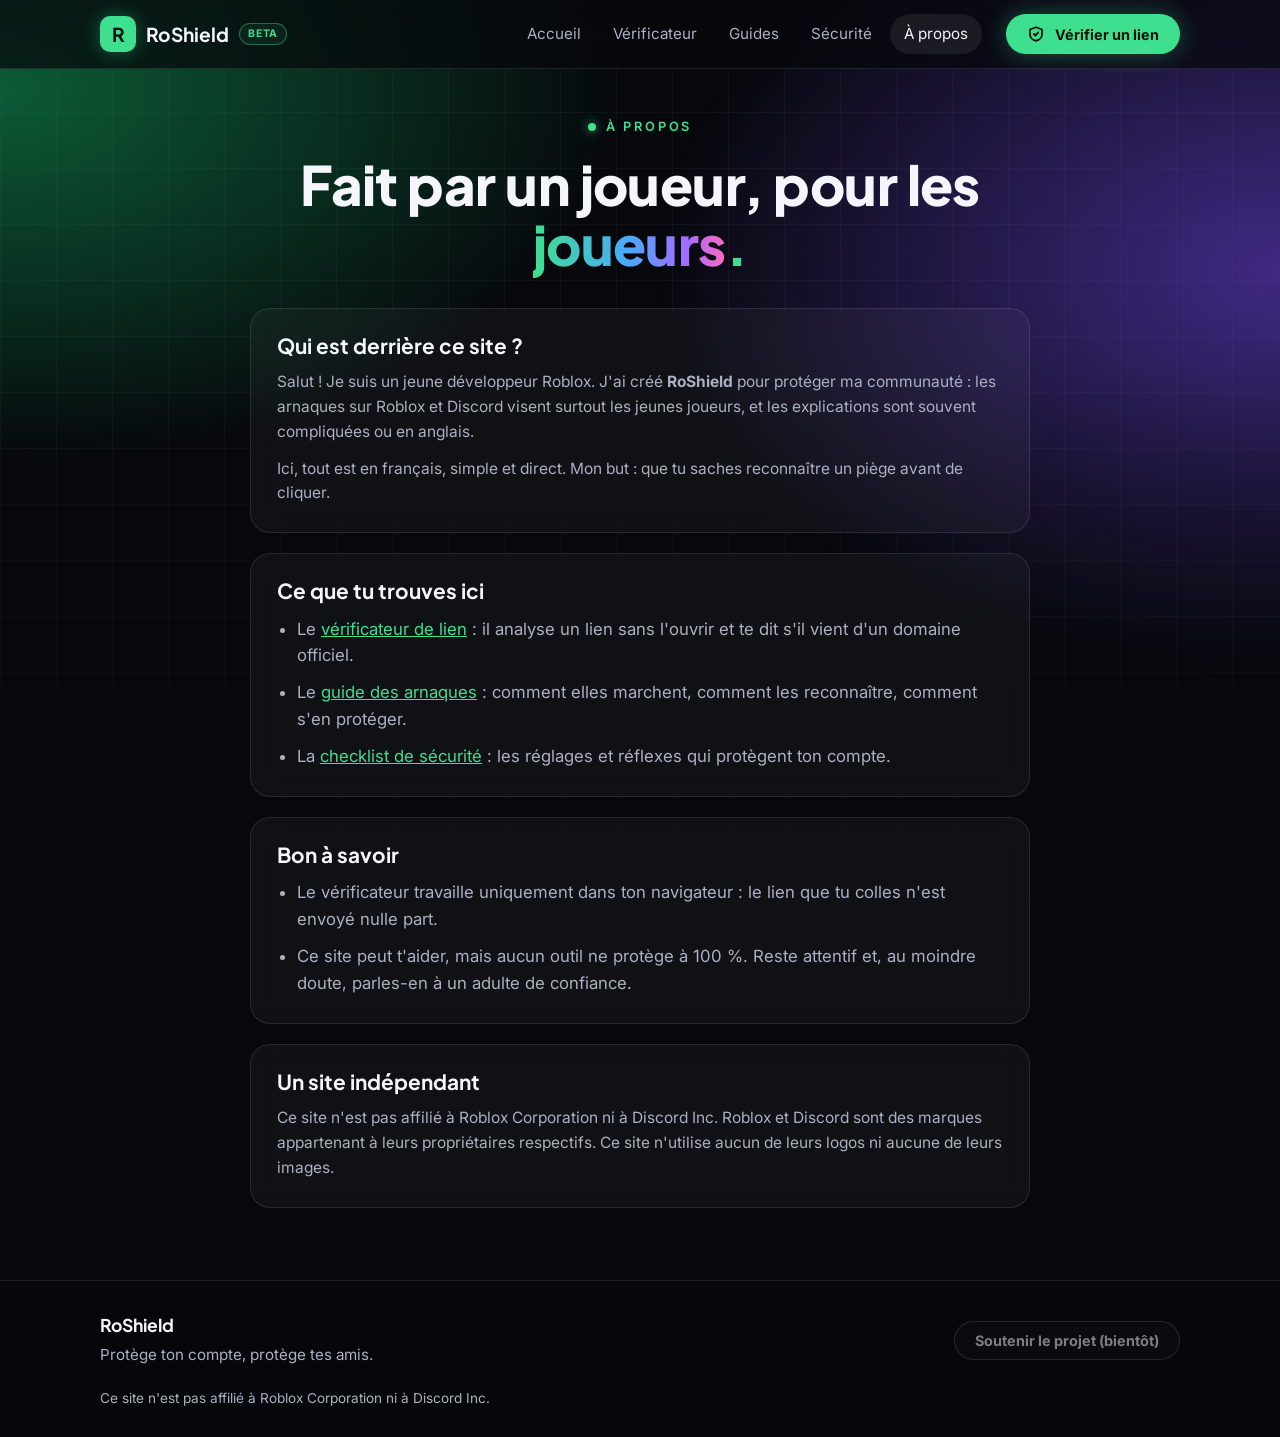
==== a-propos.html @ 80db3819 "Étape 3 : pages guides, sécurité et à propos - guides.html : guide des 7 arnaques (comment ça marche" ====
<!DOCTYPE html>
<html lang="fr">
<head>
  <meta charset="UTF-8">
  <meta name="viewport" content="width=device-width, initial-scale=1">
  <title>À propos</title>
  <meta name="description" content="Un jeune développeur Roblox a créé ce site pour protéger sa communauté contre les arnaques sur Roblox et Discord.">

  <link rel="preconnect" href="https://fonts.googleapis.com">
  <link rel="preconnect" href="https://fonts.gstatic.com" crossorigin>
  <link href="https://fonts.googleapis.com/css2?family=Inter:wght@400;500;600;700&family=Plus+Jakarta+Sans:wght@600;700;800&display=swap" rel="stylesheet">

  <link rel="stylesheet" href="css/style.css">
</head>
<body>

  <div id="entete"></div>

  <main class="conteneur page">

    <header class="page__tete">
      <p class="sur-titre">À propos</p>
      <h1 class="page__titre">Fait par un joueur, pour les <span class="texte-degrade">joueurs</span><span class="point-couleur">.</span></h1>
    </header>

    <!-- ====================================================
         À PERSONNALISER : tu peux modifier tous les textes
         de cette page (présentation, âge, pseudo, contact...).
         ==================================================== -->

    <section class="carte conseil">
      <h2>Qui est derrière ce site ?</h2>
      <p>
        Salut ! Je suis un jeune développeur Roblox. J'ai créé <strong><span data-nom></span></strong>
        pour protéger ma communauté : les arnaques sur Roblox et Discord visent surtout les jeunes joueurs,
        et les explications sont souvent compliquées ou en anglais.
      </p>
      <p>
        Ici, tout est en français, simple et direct. Mon but : que tu saches reconnaître un piège
        avant de cliquer.
      </p>
    </section>

    <section class="carte conseil">
      <h2>Ce que tu trouves ici</h2>
      <ul>
        <li>Le <a href="verificateur.html">vérificateur de lien</a> : il analyse un lien sans l'ouvrir et te dit s'il vient d'un domaine officiel.</li>
        <li>Le <a href="guides.html">guide des arnaques</a> : comment elles marchent, comment les reconnaître, comment s'en protéger.</li>
        <li>La <a href="securite.html">checklist de sécurité</a> : les réglages et réflexes qui protègent ton compte.</li>
      </ul>
    </section>

    <section class="carte conseil">
      <h2>Bon à savoir</h2>
      <ul>
        <li>Le vérificateur travaille uniquement dans ton navigateur : le lien que tu colles n'est envoyé nulle part.</li>
        <li>Ce site peut t'aider, mais aucun outil ne protège à 100 %. Reste attentif et, au moindre doute, parles-en à un adulte de confiance.</li>
      </ul>
    </section>

    <!-- Mention d'indépendance (aussi rappelée dans le pied de page) -->
    <section class="carte conseil">
      <h2>Un site indépendant</h2>
      <p>
        Ce site n'est pas affilié à Roblox Corporation ni à Discord Inc. Roblox et Discord sont des marques
        appartenant à leurs propriétaires respectifs. Ce site n'utilise aucun de leurs logos ni aucune de leurs images.
      </p>
    </section>

  </main>

  <div id="pied"></div>

  <script src="js/config.js"></script>
  <script src="js/commun.js"></script>
</body>
</html>
---- css/style.css ----
/* ==========================================================
   style.css : le style de tout le site.

   1. Variables (couleurs, tailles) : modifie-les ici !
   2. Base
   3. Fond (halos + grille)
   4. Menu du haut
   5. Boutons
   6. Accueil (hero)
   7. Cartes
   8. Pied de page
   9. Téléphone (responsive)
   ========================================================== */

/* ---------- 1. VARIABLES ---------- */
:root {
  /* Couleurs principales */
  --fond: #07080c;                    /* presque noir */
  --texte: #f4f6fb;                   /* blanc cassé */
  --texte-doux: #aab1c2;              /* gris clair */
  --vert: #3ee08f;                    /* vert vif (boutons, accents) */
  --vert-halo: rgba(62, 224, 143, 0.35);
  --bleu: #4aa8ff;
  --violet: #a46bff;
  --rose: #ff6bc1;

  /* Danger / alerte (pour le vérificateur) */
  --orange: #ffb547;
  --rouge: #ff5d6c;

  /* Cartes en "verre" */
  --carte-fond: rgba(255, 255, 255, 0.04);
  --carte-bordure: rgba(255, 255, 255, 0.10);

  /* Halos de fond */
  --halo-vert: rgba(16, 160, 90, 0.55);
  --halo-violet: rgba(110, 70, 230, 0.55);

  /* Dégradé du mot en couleur dans le titre */
  --degrade: linear-gradient(90deg, var(--vert), var(--bleu) 50%, var(--violet) 80%, var(--rose));

  /* Typographie */
  --police-titre: "Plus Jakarta Sans", system-ui, sans-serif;
  --police-texte: "Inter", system-ui, sans-serif;

  /* Formes */
  --rayon-carte: 20px;
  --rayon-pilule: 999px;
  --largeur-max: 1120px;
}

/* ---------- 2. BASE ---------- */
*, *::before, *::after { box-sizing: border-box; }

html { scroll-behavior: smooth; }

body {
  margin: 0;
  min-height: 100vh;
  display: flex;
  flex-direction: column;
  background: var(--fond);
  color: var(--texte);
  font-family: var(--police-texte);
  font-size: 1.05rem;
  line-height: 1.6;
  -webkit-font-smoothing: antialiased;
}

main { flex: 1; }

h1, h2, h3 {
  font-family: var(--police-titre);
  line-height: 1.1;
  margin: 0 0 0.6em;
}

p { margin: 0 0 1em; }

a { color: var(--vert); }

img, svg { max-width: 100%; }

/* Conteneur centré avec marges latérales (16px minimum sur téléphone) */
.conteneur {
  width: 100%;
  max-width: var(--largeur-max);
  margin: 0 auto;
  padding: 0 20px;
}

/* Contour visible au clavier (accessibilité) */
:focus-visible {
  outline: 2px solid var(--vert);
  outline-offset: 3px;
}

/* ---------- 3. FOND : halos flous + grille ---------- */
body::before {
  content: "";
  position: fixed;
  inset: 0;
  z-index: -1;
  pointer-events: none;
  background:
    radial-gradient(ellipse 70% 60% at 0% 10%, var(--halo-vert), transparent 70%),
    radial-gradient(ellipse 70% 65% at 100% 30%, var(--halo-violet), transparent 70%),
    /* grille très discrète */
    linear-gradient(rgba(255, 255, 255, 0.035) 1px, transparent 1px) 0 0 / 56px 56px,
    linear-gradient(90deg, rgba(255, 255, 255, 0.035) 1px, transparent 1px) 0 0 / 56px 56px;
  /* La grille s'efface vers le bas */
  -webkit-mask-image: linear-gradient(#000 40%, rgba(0, 0, 0, 0.35));
          mask-image: linear-gradient(#000 40%, rgba(0, 0, 0, 0.35));
}

/* ---------- 4. MENU DU HAUT ---------- */
/* Le conteneur lui-même doit être "sticky" : un élément collant ne peut
   pas sortir de son parent, donc on colle le parent (#entete). */
#entete {
  position: sticky;
  top: 0;
  z-index: 50;
}

.entete {
  position: relative;   /* repère pour le menu déroulant du téléphone */
  background: rgba(7, 8, 12, 0.7);
  -webkit-backdrop-filter: blur(14px);
          backdrop-filter: blur(14px);
  border-bottom: 1px solid var(--carte-bordure);
}

.entete__barre {
  display: flex;
  align-items: center;
  gap: 24px;
  min-height: 68px;
}

.logo {
  display: flex;
  align-items: center;
  gap: 10px;
  text-decoration: none;
  color: var(--texte);
}

.logo__carre {
  display: grid;
  place-items: center;
  width: 36px;
  height: 36px;
  border-radius: 10px;
  background: var(--vert);
  color: #04120a;
  font: 700 1.2rem var(--police-titre);
  box-shadow: 0 0 18px var(--vert-halo);
}

.logo__nom {
  font: 700 1.2rem var(--police-titre);
}

.badge-mini {
  font-size: 0.65rem;
  font-weight: 700;
  letter-spacing: 0.08em;
  padding: 2px 8px;
  border-radius: var(--rayon-pilule);
  color: var(--vert);
  border: 1px solid rgba(62, 224, 143, 0.4);
  background: rgba(62, 224, 143, 0.08);
}

.nav {
  display: flex;
  gap: 4px;
  margin-left: auto;   /* pousse les liens vers la droite */
}

.nav__lien {
  padding: 8px 14px;
  border-radius: var(--rayon-pilule);
  color: var(--texte-doux);
  text-decoration: none;
  font-size: 0.95rem;
  transition: color 0.2s, background 0.2s;
}

.nav__lien:hover,
.nav__lien.actif {
  color: var(--texte);
  background: rgba(255, 255, 255, 0.07);
}

/* Bouton "burger" : caché sur grand écran */
.burger {
  display: none;
  margin-left: auto;
  width: 44px;
  height: 44px;
  padding: 0;
  border-radius: 12px;
  border: 1px solid var(--carte-bordure);
  background: var(--carte-fond);
  cursor: pointer;
  flex-direction: column;
  justify-content: center;
  align-items: center;
  gap: 5px;
}

.burger span {
  display: block;
  width: 20px;
  height: 2px;
  background: var(--texte);
  border-radius: 2px;
}

/* ---------- 5. BOUTONS ---------- */
.bouton {
  display: inline-flex;
  align-items: center;
  justify-content: center;
  gap: 10px;
  padding: 15px 28px;
  border-radius: var(--rayon-pilule);   /* forme pilule */
  font: 700 1rem var(--police-texte);
  text-decoration: none;
  cursor: pointer;
  border: 1px solid transparent;
  transition: transform 0.2s, box-shadow 0.2s, background 0.2s;
}

.bouton--principal {
  background: var(--vert);
  color: #04120a;                       /* texte noir */
  box-shadow: 0 0 24px var(--vert-halo);
}

.bouton--principal:hover {
  transform: translateY(-2px);
  box-shadow: 0 0 36px var(--vert-halo), 0 6px 20px rgba(62, 224, 143, 0.25);
}

.bouton--secondaire {
  background: rgba(255, 255, 255, 0.04);
  border-color: rgba(255, 255, 255, 0.22);
  color: var(--texte);
}

.bouton--secondaire:hover {
  transform: translateY(-2px);
  background: rgba(255, 255, 255, 0.09);
}

.bouton--petit { padding: 10px 20px; font-size: 0.9rem; }

.bouton.desactive {
  opacity: 0.5;
  cursor: not-allowed;
  pointer-events: none;
}

/* ---------- 6. ACCUEIL (hero) ---------- */
.hero {
  /* 20px de marge sur les côtés (sinon le texte touche les bords du téléphone).
     max-width + 40px : le contenu garde sa largeur de 1120px sur PC. */
  max-width: calc(var(--largeur-max) + 40px);
  padding: 72px 20px 56px;
  text-align: center;
}

/* Badge "nouveauté" en pilule */
.badge-nouveau {
  display: flex;
  width: fit-content;
  margin-left: auto;
  margin-right: auto;
  align-items: center;
  gap: 10px;
  padding: 6px 8px 6px 6px;
  margin-bottom: 28px;
  border-radius: var(--rayon-pilule);
  border: 1px solid var(--carte-bordure);
  background: rgba(15, 18, 26, 0.7);
  color: var(--texte);
  font-size: 0.9rem;
  text-decoration: none;
  transition: border-color 0.2s;
}

.badge-nouveau:hover { border-color: rgba(62, 224, 143, 0.5); }

.badge-nouveau__label {
  padding: 3px 10px;
  border-radius: var(--rayon-pilule);
  background: rgba(62, 224, 143, 0.15);
  color: var(--vert);
  font-size: 0.7rem;
  font-weight: 700;
  letter-spacing: 0.1em;
}

.badge-nouveau__fleche { color: var(--texte-doux); padding-right: 6px; }

/* "● PROTECTION ROBLOX & DISCORD" */
.sur-titre {
  display: flex;                /* sur sa propre ligne, sous le badge */
  justify-content: center;
  align-items: center;
  gap: 10px;
  margin: 0 0 18px;
  color: var(--vert);
  font-size: 0.8rem;
  font-weight: 600;
  letter-spacing: 0.22em;
  text-transform: uppercase;
}

.sur-titre::before {
  content: "";
  width: 8px;
  height: 8px;
  border-radius: 50%;
  background: var(--vert);
  box-shadow: 0 0 10px 2px var(--vert-halo);
}

.hero__titre {
  font-size: clamp(2.6rem, 9vw, 5.6rem);   /* énorme, mais s'adapte au téléphone */
  font-weight: 700;
  letter-spacing: -0.01em;   /* pas plus serré : sinon les lettres se touchent ("Ne") */
  margin: 0 auto 0.4em;
  max-width: 14ch;
}

/* Mot en dégradé */
.texte-degrade {
  background: var(--degrade);
  -webkit-background-clip: text;
          background-clip: text;
  -webkit-text-fill-color: transparent;
          color: transparent;
}

/* Le point coloré après le mot */
.point-couleur { color: var(--vert); }

.hero__intro {
  max-width: 600px;
  margin: 0 auto 36px;
  color: var(--texte-doux);
  font-size: 1.15rem;
}

.hero__boutons {
  display: flex;
  flex-wrap: wrap;
  justify-content: center;
  gap: 14px;
}

/* ---------- 7. CARTES ---------- */
.section {
  max-width: calc(var(--largeur-max) + 40px);   /* voir .hero */
  padding: 40px 20px 72px;
}

.section__titre {
  text-align: center;
  font-size: clamp(1.7rem, 5vw, 2.4rem);
  margin-bottom: 0.4em;
}

.section__intro {
  text-align: center;
  color: var(--texte-doux);
  max-width: 560px;
  margin: 0 auto 36px;
}

.grille {
  display: grid;
  grid-template-columns: repeat(auto-fit, minmax(260px, 1fr));
  gap: 20px;
}

/* Effet "verre" : fond semi-transparent + flou de ce qui est derrière */
.carte {
  padding: 26px;
  border-radius: var(--rayon-carte);
  background: var(--carte-fond);
  border: 1px solid var(--carte-bordure);
  -webkit-backdrop-filter: blur(12px);
          backdrop-filter: blur(12px);
}

a.carte {
  display: block;
  color: inherit;
  text-decoration: none;
  transition: transform 0.2s, border-color 0.2s;
}

a.carte:hover {
  transform: translateY(-4px);
  border-color: rgba(62, 224, 143, 0.45);
}

.carte__icone {
  display: grid;
  place-items: center;
  width: 46px;
  height: 46px;
  margin-bottom: 16px;
  border-radius: 14px;
  background: rgba(62, 224, 143, 0.12);
  color: var(--vert);
}

.carte__icone svg { width: 24px; height: 24px; }

.carte h3 { font-size: 1.25rem; margin-bottom: 0.4em; }
.carte p  { color: var(--texte-doux); margin: 0; font-size: 0.97rem; }

/* ---------- 7b. PAGES INTÉRIEURES + VÉRIFICATEUR ---------- */
.page { padding-top: 48px; padding-bottom: 32px; max-width: 820px; }

.page__tete { text-align: center; margin-bottom: 32px; }
.page__titre { font-size: clamp(2rem, 7vw, 3.4rem); font-weight: 800; letter-spacing: -0.01em; }
.page__intro { max-width: 560px; margin: 0 auto; color: var(--texte-doux); }

.verif__label { display: block; margin-bottom: 10px; font-weight: 600; }
.verif__ligne { display: flex; gap: 12px; }

.verif__champ {
  flex: 1;
  min-width: 0;                 /* évite de déborder sur téléphone */
  padding: 15px 20px;
  border-radius: var(--rayon-pilule);
  border: 1px solid rgba(255, 255, 255, 0.22);
  background: rgba(0, 0, 0, 0.35);
  color: var(--texte);
  font: 500 1rem var(--police-texte);   /* 16px minimum : évite le zoom auto sur iPhone */
}
.verif__champ::placeholder { color: #6f7788; }
.verif__champ:focus { outline: none; border-color: var(--vert); box-shadow: 0 0 0 3px var(--vert-halo); }

#resultat { margin: 20px 0; }

.resultat {
  padding: 26px;
  border-radius: var(--rayon-carte);
  border: 1px solid var(--carte-bordure);
  background: var(--carte-fond);
  -webkit-backdrop-filter: blur(12px);
          backdrop-filter: blur(12px);
}
.resultat--vert   { border-color: rgba(62, 224, 143, 0.55); box-shadow: 0 0 30px rgba(62, 224, 143, 0.12); }
.resultat--orange { border-color: rgba(255, 181, 71, 0.55); box-shadow: 0 0 30px rgba(255, 181, 71, 0.12); }
.resultat--rouge  { border-color: rgba(255, 93, 108, 0.6);  box-shadow: 0 0 30px rgba(255, 93, 108, 0.14); }
.resultat--erreur { border-color: rgba(255, 93, 108, 0.45); }
.resultat__erreur { margin: 0; }

.resultat__titre { font-size: clamp(1.4rem, 5vw, 1.9rem); margin-bottom: 16px; }

/* Rond de couleur devant le titre (dessiné en CSS : identique sur tous les appareils).
   Tailles en "em" : il grandit et rétrécit avec le titre. */
.resultat__rond {
  display: inline-block;
  width: 1em;
  height: 1em;
  margin: 0 0.4em 0 0.1em;
  border-radius: 50%;
  vertical-align: -0.1em;
}
.resultat__rond--vert   { background: var(--vert);   box-shadow: 0 0 0.6em var(--vert); }
.resultat__rond--orange { background: var(--orange); box-shadow: 0 0 0.6em var(--orange); }
.resultat__rond--rouge  { background: var(--rouge);  box-shadow: 0 0 0.6em var(--rouge); }
.resultat--vert   .resultat__titre { color: var(--vert); }
.resultat--orange .resultat__titre { color: var(--orange); }
.resultat--rouge  .resultat__titre { color: var(--rouge); }

.domaine {
  padding: 16px 18px;
  margin-bottom: 18px;
  border-radius: 14px;
  background: rgba(0, 0, 0, 0.35);
  border: 1px solid var(--carte-bordure);
}
.domaine__label { margin: 0 0 4px; font-size: 0.8rem; letter-spacing: 0.12em; text-transform: uppercase; color: var(--texte-doux); }
.domaine__nom { margin: 0 0 8px; font: 700 clamp(1.3rem, 6vw, 2rem) var(--police-titre); overflow-wrap: anywhere; }
.domaine__sous { color: #6f7788; }          /* la partie qui ne compte pas : grisée */
.domaine__reel { color: var(--texte); }     /* le vrai domaine : en blanc */
.domaine__aide { margin: 0; font-size: 0.88rem; color: var(--texte-doux); }

.resultat__raisons { margin: 0; padding-left: 22px; }
.resultat__raisons li { margin-bottom: 10px; }

.apres-clic, .conseil { margin-top: 20px; }
.apres-clic h2, .conseil h2 { font-size: 1.3rem; }
.apres-clic ol { margin: 0; padding-left: 22px; color: var(--texte-doux); }
.apres-clic li { margin-bottom: 8px; }
.apres-clic strong { color: var(--texte); }
.conseil p { margin: 0; color: var(--texte-doux); }
.conseil p + p { margin-top: 12px; }
.conseil ul { margin: 0; padding-left: 20px; color: var(--texte-doux); }
.conseil li { margin-bottom: 10px; }
.conseil li:last-child { margin-bottom: 0; }
.conseil b { color: var(--texte); }
.mono-doux { color: #6f7788; }
code { font-family: ui-monospace, Consolas, monospace; font-size: 0.92em; overflow-wrap: anywhere; }

/* ---------- 7c. PAGE GUIDES ---------- */
/* Sommaire : petites pilules qui renvoient vers chaque arnaque */
.sommaire {
  display: flex;
  flex-wrap: wrap;
  justify-content: center;
  gap: 10px;
  margin-bottom: 36px;
}
.sommaire__lien {
  display: inline-flex;
  align-items: center;
  gap: 10px;
  padding: 8px 16px 8px 8px;
  border-radius: var(--rayon-pilule);
  border: 1px solid var(--carte-bordure);
  background: var(--carte-fond);
  color: var(--texte);
  font-size: 0.9rem;
  text-decoration: none;
  transition: border-color 0.2s, background 0.2s;
}
.sommaire__lien:hover { border-color: rgba(62, 224, 143, 0.5); background: rgba(255, 255, 255, 0.07); }
.sommaire__num {
  display: grid;
  place-items: center;
  min-width: 28px;
  height: 28px;
  border-radius: var(--rayon-pilule);
  background: rgba(62, 224, 143, 0.15);
  color: var(--vert);
  font: 700 0.75rem var(--police-titre);
}

.guides { display: grid; gap: 24px; }
.guide { scroll-margin-top: 90px; }   /* évite que le menu collant cache le titre */

.guide__tete { display: flex; gap: 16px; align-items: flex-start; margin-bottom: 22px; }
.guide__num {
  flex: none;
  display: grid;
  place-items: center;
  width: 46px;
  height: 46px;
  border-radius: 14px;
  background: rgba(62, 224, 143, 0.12);
  color: var(--vert);
  font: 800 1.05rem var(--police-titre);
}
.guide__titre { font-size: clamp(1.25rem, 4.5vw, 1.6rem); margin: 0 0 0.3em; }
.guide__resume { margin: 0; color: var(--texte-doux); font-size: 0.97rem; }

.guide__bloc { padding-top: 18px; margin-top: 18px; border-top: 1px solid var(--carte-bordure); }
.guide__bloc p, .guide__bloc ul { margin: 0; color: var(--texte-doux); font-size: 0.97rem; }
.guide__bloc ul { padding-left: 20px; }
.guide__bloc li { margin-bottom: 8px; }
.guide__bloc li:last-child { margin-bottom: 0; }

/* Petit titre de bloc, avec un rond de couleur dessiné en CSS */
.carte .guide__etiquette {   /* ".carte" devant : sinon la règle ".carte h3" gagne */
  display: flex;
  align-items: center;
  gap: 10px;
  margin: 0 0 12px;
  font: 700 0.8rem var(--police-texte);
  letter-spacing: 0.12em;
  text-transform: uppercase;
}
.guide__etiquette::before {
  content: "";
  width: 10px;
  height: 10px;
  border-radius: 50%;
}
.guide__bloc--comment .guide__etiquette { color: var(--bleu); }
.guide__bloc--comment .guide__etiquette::before { background: var(--bleu); box-shadow: 0 0 8px var(--bleu); }
.guide__bloc--reconnaitre .guide__etiquette { color: var(--orange); }
.guide__bloc--reconnaitre .guide__etiquette::before { background: var(--orange); box-shadow: 0 0 8px var(--orange); }
.guide__bloc--proteger .guide__etiquette { color: var(--vert); }
.guide__bloc--proteger .guide__etiquette::before { background: var(--vert); box-shadow: 0 0 8px var(--vert); }

.guide-fin { margin-top: 24px; }

/* ---------- 7d. PAGE SÉCURITÉ (checklist) ---------- */
.progres {
  margin-bottom: 36px;
  /* Cette carte n'a PAS d'effet "verre" (backdrop-filter) : sur Chrome (PC), elle devenait
     un rectangle gris vide pendant ~30 s quand la mise en page changeait (8 cases cochées :
     le message de fin apparaît et la carte grandit). On utilise à la place un fond
     semi-opaque qui donne presque la même couleur que le verre sur ce fond sombre. */
  background: rgba(21, 22, 26, 0.72);
  -webkit-backdrop-filter: none;
          backdrop-filter: none;
}
.progres__ligne { display: flex; flex-wrap: wrap; align-items: center; justify-content: space-between; gap: 12px; margin-bottom: 14px; }
.progres__texte { margin: 0; font: 700 1.15rem var(--police-titre); }
.progres__piste { height: 10px; border-radius: var(--rayon-pilule); background: rgba(255, 255, 255, 0.08); overflow: hidden; }
.progres__rempli {
  display: block;
  height: 100%;
  width: 0;
  border-radius: var(--rayon-pilule);
  background: var(--degrade);
  /* Pas de transition sur "width" : animer la largeur force un recalcul de la mise en page
     à chaque image. La barre change maintenant d'un coup. */
}
.progres__fin { margin: 14px 0 0; color: var(--vert); font-weight: 600; }

.check-groupe { margin-bottom: 36px; }
.check-groupe__titre { font-size: 1.3rem; margin-bottom: 16px; }

/* Une case = une carte entière cliquable (grande zone facile à toucher) */
.check {
  position: relative;
  display: flex;
  gap: 16px;
  align-items: flex-start;
  margin-bottom: 12px;
  cursor: pointer;
  transition: border-color 0.2s, background 0.2s;
}
.check:hover { border-color: rgba(255, 255, 255, 0.22); }
.check:has(.check__entree:checked) { border-color: rgba(62, 224, 143, 0.5); background: rgba(62, 224, 143, 0.06); }

/* La vraie case est cachée visuellement mais reste utilisable au clavier et au lecteur d'écran */
.check__entree {
  position: absolute;
  opacity: 0;
  width: 1px;
  height: 1px;
  margin: 0;
}

/* Notre case dessinée en CSS */
.check__boite {
  flex: none;
  position: relative;
  width: 28px;
  height: 28px;
  margin-top: 2px;
  border-radius: 9px;
  border: 2px solid rgba(255, 255, 255, 0.3);
  background: rgba(0, 0, 0, 0.3);
  transition: background 0.2s, border-color 0.2s, box-shadow 0.2s;
}
.check__entree:checked + .check__boite {
  background: var(--vert);
  border-color: var(--vert);
  box-shadow: 0 0 14px var(--vert-halo);
}
/* La coche : un "L" tourné */
.check__entree:checked + .check__boite::after {
  content: "";
  position: absolute;
  left: 8px;
  top: 3px;
  width: 7px;
  height: 13px;
  border: solid #04120a;
  border-width: 0 3px 3px 0;
  transform: rotate(45deg);
}
.check__entree:focus-visible + .check__boite { outline: 2px solid var(--vert); outline-offset: 3px; }

.check__corps { display: block; }
.check__titre { display: block; font-weight: 700; margin-bottom: 6px; line-height: 1.35; }
.check__aide { display: block; color: var(--texte-doux); font-size: 0.95rem; }

/* ---------- 8. PIED DE PAGE ---------- */
.pied {
  margin-top: 40px;
  border-top: 1px solid var(--carte-bordure);
  background: rgba(7, 8, 12, 0.6);
}

.pied__contenu {
  display: flex;
  flex-wrap: wrap;
  align-items: center;
  justify-content: space-between;
  gap: 20px;
  padding-top: 32px;
  padding-bottom: 20px;
}

.pied__nom { font: 700 1.1rem var(--police-titre); }
.pied__phrase { margin: 4px 0 0; color: var(--texte-doux); font-size: 0.95rem; }

.pied__bas {
  padding-top: 0;
  padding-bottom: 28px;
  color: var(--texte-doux);
  font-size: 0.85rem;
}
.pied__bas p { margin: 0; }

/* ---------- 9. TÉLÉPHONE ---------- */
@media (max-width: 820px) {
  .burger { display: flex; }
  .entete__cta { display: none; }   /* le bouton vert est dans le menu déroulant à la place */

  /* Le menu devient une liste déroulante sous la barre */
  .nav {
    display: none;
    position: absolute;
    top: 100%;
    left: 0;
    right: 0;
    flex-direction: column;
    padding: 12px 20px 20px;
    background: rgba(7, 8, 12, 0.96);
    border-bottom: 1px solid var(--carte-bordure);
  }

  .entete.menu-ouvert .nav { display: flex; }

  .nav__lien { padding: 14px 16px; font-size: 1.05rem; }

  .hero { padding: 48px 20px 40px; }
  .hero__boutons .bouton { width: 100%; }   /* gros boutons faciles à toucher */
  .verif__ligne { flex-direction: column; }
  .verif__ligne .bouton { width: 100%; }
}

/* Respecte les personnes qui désactivent les animations */
@media (prefers-reduced-motion: reduce) {
  * { transition: none !important; scroll-behavior: auto !important; }
}

/* ---------- 10. PETITS TÉLÉPHONES (600px et moins) ----------
   Cette règle est volontairement placée en DERNIER : à force égale,
   la dernière règle écrite gagne. Elle ne change rien sur PC. */
@media (max-width: 600px) {
  /* Les deux boutons de l'accueil : l'un au-dessus de l'autre, centrés */
  .hero__boutons {
    flex-direction: column;
    align-items: center;
    gap: 12px;
  }

  .hero__boutons .bouton {
    width: 80%;           /* moins large que l'écran : de la marge sur les côtés */
    max-width: 320px;     /* mais jamais énorme sur un grand téléphone */
    min-height: 48px;     /* assez haut pour être touché facilement au pouce */
    padding: 12px 20px;   /* plus petit que les 15px 28px du PC */
    font-size: 0.95rem;   /* texte un peu plus petit */
  }

  /* Badge "NOUVEAU" : tient sur une seule ligne */
  .badge-nouveau {
    gap: 8px;
    padding: 5px 6px 5px 5px;
    font-size: 0.8rem;
    white-space: nowrap;
  }
  .badge-nouveau__label { font-size: 0.62rem; padding: 3px 8px; }
  .badge-nouveau__fleche { padding-right: 4px; }
}

/* Très petits téléphones (360px et moins) : badge "NOUVEAU" encore plus compact */
@media (max-width: 360px) {
  .badge-nouveau { font-size: 0.72rem; gap: 6px; }
  .badge-nouveau__fleche { display: none; }
}
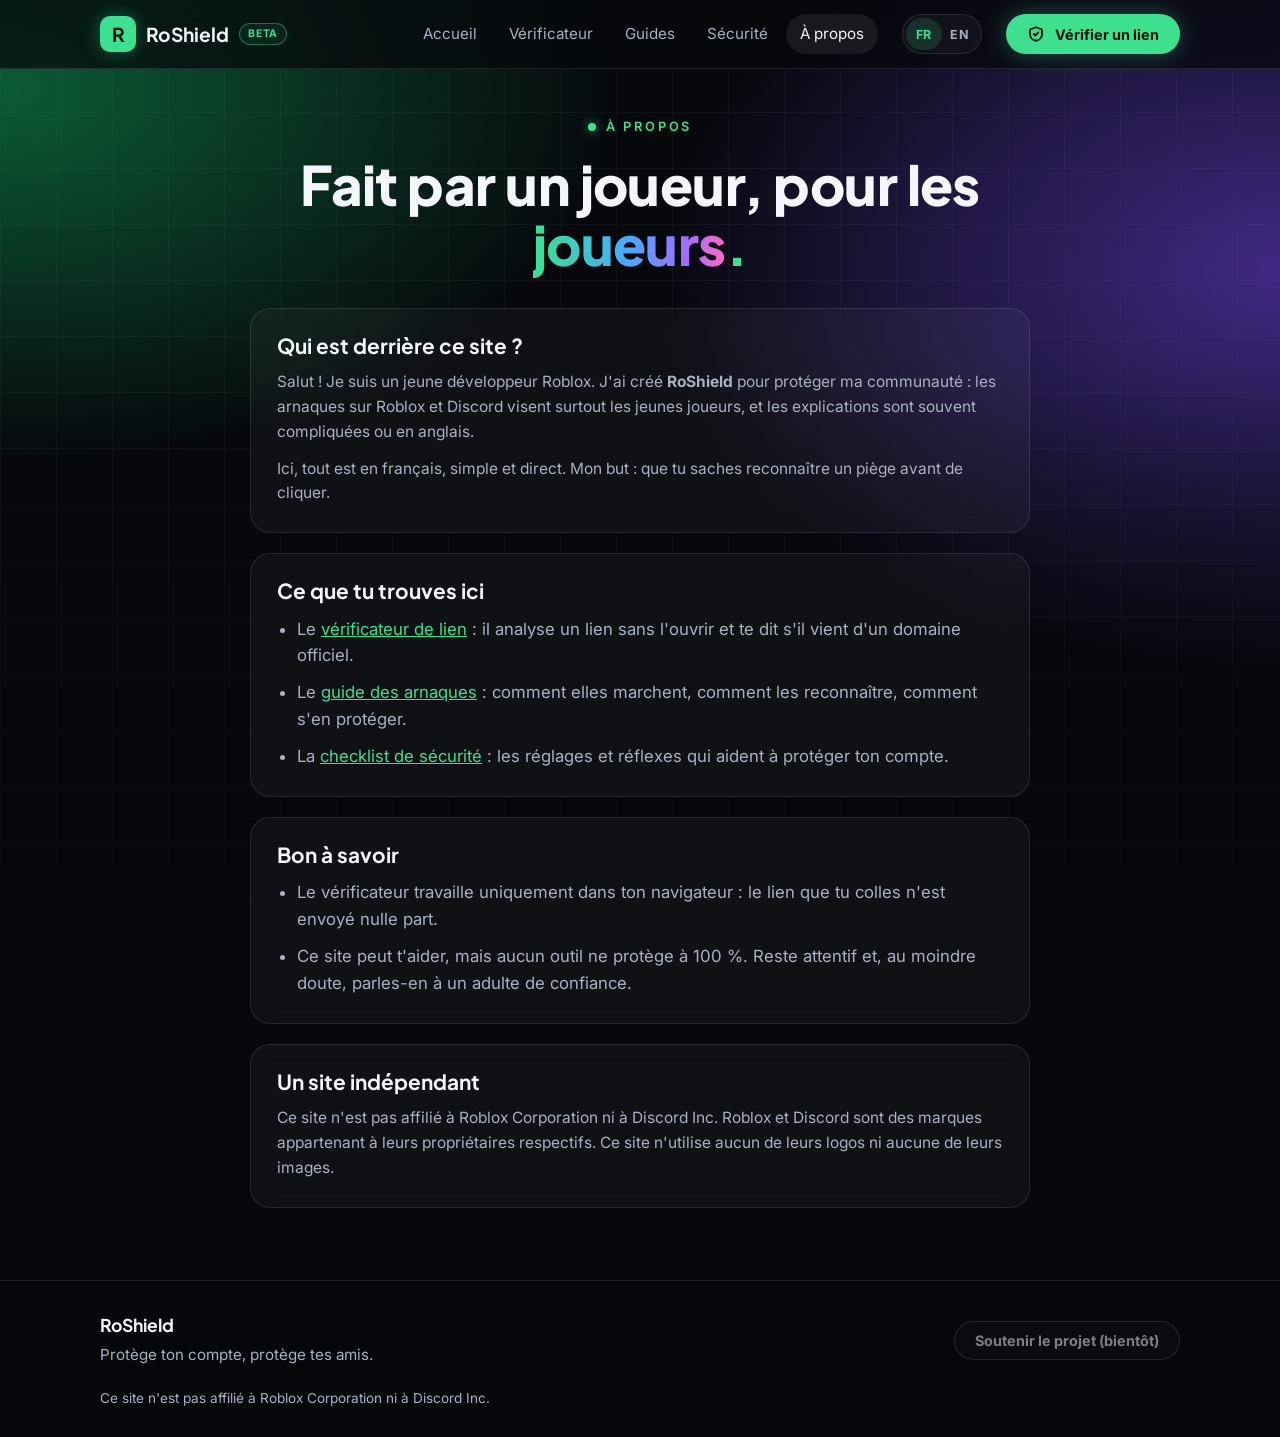
==== commit 98075a3d: "Version anglaise du site (5 pages), bouton FR | EN et textes plus honnêtes Anglais (dossier en/, ang" ====
--- a/a-propos.html
+++ b/a-propos.html
@@ -9,6 +9,12 @@
   <link rel="preconnect" href="https://fonts.googleapis.com">
   <link rel="preconnect" href="https://fonts.gstatic.com" crossorigin>
   <link href="https://fonts.googleapis.com/css2?family=Inter:wght@400;500;600;700&family=Plus+Jakarta+Sans:wght@600;700;800&display=swap" rel="stylesheet">
+
+  <!-- hreflang:debut (generated by outils/hreflang.js, do not edit by hand) -->
+  <link rel="alternate" hreflang="fr" href="https://ayoubgarri7-boop.github.io/roshield/a-propos.html">
+  <link rel="alternate" hreflang="en" href="https://ayoubgarri7-boop.github.io/roshield/en/a-propos.html">
+  <link rel="alternate" hreflang="x-default" href="https://ayoubgarri7-boop.github.io/roshield/a-propos.html">
+  <!-- hreflang:fin -->
 
   <link rel="stylesheet" href="css/style.css">
 </head>
@@ -46,7 +52,7 @@
       <ul>
         <li>Le <a href="verificateur.html">vérificateur de lien</a> : il analyse un lien sans l'ouvrir et te dit s'il vient d'un domaine officiel.</li>
         <li>Le <a href="guides.html">guide des arnaques</a> : comment elles marchent, comment les reconnaître, comment s'en protéger.</li>
-        <li>La <a href="securite.html">checklist de sécurité</a> : les réglages et réflexes qui protègent ton compte.</li>
+        <li>La <a href="securite.html">checklist de sécurité</a> : les réglages et réflexes qui aident à protéger ton compte.</li>
       </ul>
     </section>
 
--- a/css/style.css
+++ b/css/style.css
@@ -24,8 +24,8 @@
   --violet: #a46bff;
   --rose: #ff6bc1;
 
-  /* Danger / alerte (pour le vérificateur) */
-  --orange: #ffb547;
+  /* Niveaux du vérificateur : vert (officiel), jaune (inconnu), rouge (danger) */
+  --jaune: #ffd43b;                   /* domaine inconnu (contraste 13:1 sur fond sombre) */
   --rouge: #ff5d6c;
 
   /* Cartes en "verre" */
@@ -73,6 +73,9 @@
   font-family: var(--police-titre);
   line-height: 1.1;
   margin: 0 0 0.6em;
+  /* Pas de ligatures : la police des titres fusionne "fi" et "ffi" (officiel, Official...) :
+     le crochet du "f" et le point du "i" ne forment plus qu'une tache. */
+  font-variant-ligatures: none;
 }
 
 p { margin: 0 0 1em; }
@@ -459,7 +462,7 @@
           backdrop-filter: blur(12px);
 }
 .resultat--vert   { border-color: rgba(62, 224, 143, 0.55); box-shadow: 0 0 30px rgba(62, 224, 143, 0.12); }
-.resultat--orange { border-color: rgba(255, 181, 71, 0.55); box-shadow: 0 0 30px rgba(255, 181, 71, 0.12); }
+.resultat--jaune  { border-color: rgba(255, 212, 59, 0.55); box-shadow: 0 0 30px rgba(255, 212, 59, 0.12); }
 .resultat--rouge  { border-color: rgba(255, 93, 108, 0.6);  box-shadow: 0 0 30px rgba(255, 93, 108, 0.14); }
 .resultat--erreur { border-color: rgba(255, 93, 108, 0.45); }
 .resultat__erreur { margin: 0; }
@@ -477,10 +480,10 @@
   vertical-align: -0.1em;
 }
 .resultat__rond--vert   { background: var(--vert);   box-shadow: 0 0 0.6em var(--vert); }
-.resultat__rond--orange { background: var(--orange); box-shadow: 0 0 0.6em var(--orange); }
+.resultat__rond--jaune  { background: var(--jaune);  box-shadow: 0 0 0.6em var(--jaune); }
 .resultat__rond--rouge  { background: var(--rouge);  box-shadow: 0 0 0.6em var(--rouge); }
 .resultat--vert   .resultat__titre { color: var(--vert); }
-.resultat--orange .resultat__titre { color: var(--orange); }
+.resultat--jaune  .resultat__titre { color: var(--jaune); }
 .resultat--rouge  .resultat__titre { color: var(--rouge); }
 
 .domaine {
@@ -491,13 +494,23 @@
   border: 1px solid var(--carte-bordure);
 }
 .domaine__label { margin: 0 0 4px; font-size: 0.8rem; letter-spacing: 0.12em; text-transform: uppercase; color: var(--texte-doux); }
-.domaine__nom { margin: 0 0 8px; font: 700 clamp(1.3rem, 6vw, 2rem) var(--police-titre); overflow-wrap: anywhere; }
+.domaine__nom { margin: 0 0 8px; font: 700 clamp(1.3rem, 6vw, 2rem) var(--police-titre); overflow-wrap: anywhere;
+  font-variant-ligatures: none; }   /* après "font:", qui remet les ligatures par défaut */
 .domaine__sous { color: #6f7788; }          /* la partie qui ne compte pas : grisée */
 .domaine__reel { color: var(--texte); }     /* le vrai domaine : en blanc */
 .domaine__aide { margin: 0; font-size: 0.88rem; color: var(--texte-doux); }
 
 .resultat__raisons { margin: 0; padding-left: 22px; }
 .resultat__raisons li { margin-bottom: 10px; }
+
+/* Petite ligne d'explication (raccourcisseur, http://...) */
+.resultat__note {
+  margin: 14px 0 0;
+  padding-left: 12px;
+  border-left: 3px solid var(--jaune);
+  color: var(--texte-doux);
+  font-size: 0.9rem;
+}
 
 .apres-clic, .conseil { margin-top: 20px; }
 .apres-clic h2, .conseil h2 { font-size: 1.3rem; }
@@ -589,8 +602,8 @@
 }
 .guide__bloc--comment .guide__etiquette { color: var(--bleu); }
 .guide__bloc--comment .guide__etiquette::before { background: var(--bleu); box-shadow: 0 0 8px var(--bleu); }
-.guide__bloc--reconnaitre .guide__etiquette { color: var(--orange); }
-.guide__bloc--reconnaitre .guide__etiquette::before { background: var(--orange); box-shadow: 0 0 8px var(--orange); }
+.guide__bloc--reconnaitre .guide__etiquette { color: var(--jaune); }
+.guide__bloc--reconnaitre .guide__etiquette::before { background: var(--jaune); box-shadow: 0 0 8px var(--jaune); }
 .guide__bloc--proteger .guide__etiquette { color: var(--vert); }
 .guide__bloc--proteger .guide__etiquette::before { background: var(--vert); box-shadow: 0 0 8px var(--vert); }
 
@@ -777,3 +790,73 @@
   .badge-nouveau { font-size: 0.72rem; gap: 6px; }
   .badge-nouveau__fleche { display: none; }
 }
+
+
+/* ---------- 11. CHOIX DE LA LANGUE (FR | EN) ---------- */
+/* Texte lisible seulement par les lecteurs d'écran */
+.visually-hidden {
+  position: absolute;
+  width: 1px;
+  height: 1px;
+  margin: -1px;
+  padding: 0;
+  overflow: hidden;
+  clip: rect(0, 0, 0, 0);
+  white-space: nowrap;
+  border: 0;
+}
+
+.langue {
+  display: inline-flex;
+  flex: none;
+  padding: 3px;
+  border-radius: var(--rayon-pilule);
+  border: 1px solid var(--carte-bordure);
+  background: var(--carte-fond);
+}
+.langue__item {
+  display: inline-flex;
+  align-items: center;
+  justify-content: center;
+  min-width: 36px;
+  min-height: 32px;
+  padding: 0 8px;
+  border-radius: var(--rayon-pilule);
+  color: var(--texte-doux);
+  font: 700 0.78rem var(--police-texte);
+  letter-spacing: 0.06em;
+  text-decoration: none;
+  transition: color 0.2s, background 0.2s;
+}
+a.langue__item:hover { color: var(--texte); background: rgba(255, 255, 255, 0.08); }
+.langue__item--actif { color: var(--vert); background: rgba(62, 224, 143, 0.15); }
+
+/* Écrans moyens (tablettes, petites fenêtres) : le menu + le sélecteur de langue + le bouton vert
+   ne tiennent pas tous ensemble. On resserre un peu les liens du menu... */
+@media (min-width: 821px) and (max-width: 1100px) {
+  .nav__lien { padding: 8px 10px; }
+}
+/* ...et en dessous de 1010px on cache le bouton vert (le lien du vérificateur est dans le menu). */
+@media (max-width: 1010px) {
+  .entete__cta { display: none; }
+}
+
+@media (max-width: 820px) {
+  /* Toujours visible à côté du bouton burger */
+  .entete__barre { gap: 12px; }
+  .langue { margin-left: auto; }
+  .burger { margin-left: 0; flex: none; }   /* flex: none : le burger ne se fait jamais écraser */
+}
+
+/* Petits écrans (360px et moins) : on cache seulement le badge BETA pour faire de la place.
+   (À 375px, il reste affiché.) */
+@media (max-width: 360px) {
+  .logo .badge-mini { display: none; }
+}
+
+/* ---------- 12. PETITS ÉCRANS (360px et moins) ---------- */
+/* La petite ligne au-dessus du titre ("PROTECTION ROBLOX & DISCORD") tient sur une seule ligne :
+   on resserre un peu l'espacement des lettres et on réduit légèrement la taille. */
+@media (max-width: 360px) {
+  .sur-titre { letter-spacing: 0.1em; gap: 8px; font-size: 0.72rem; }
+}
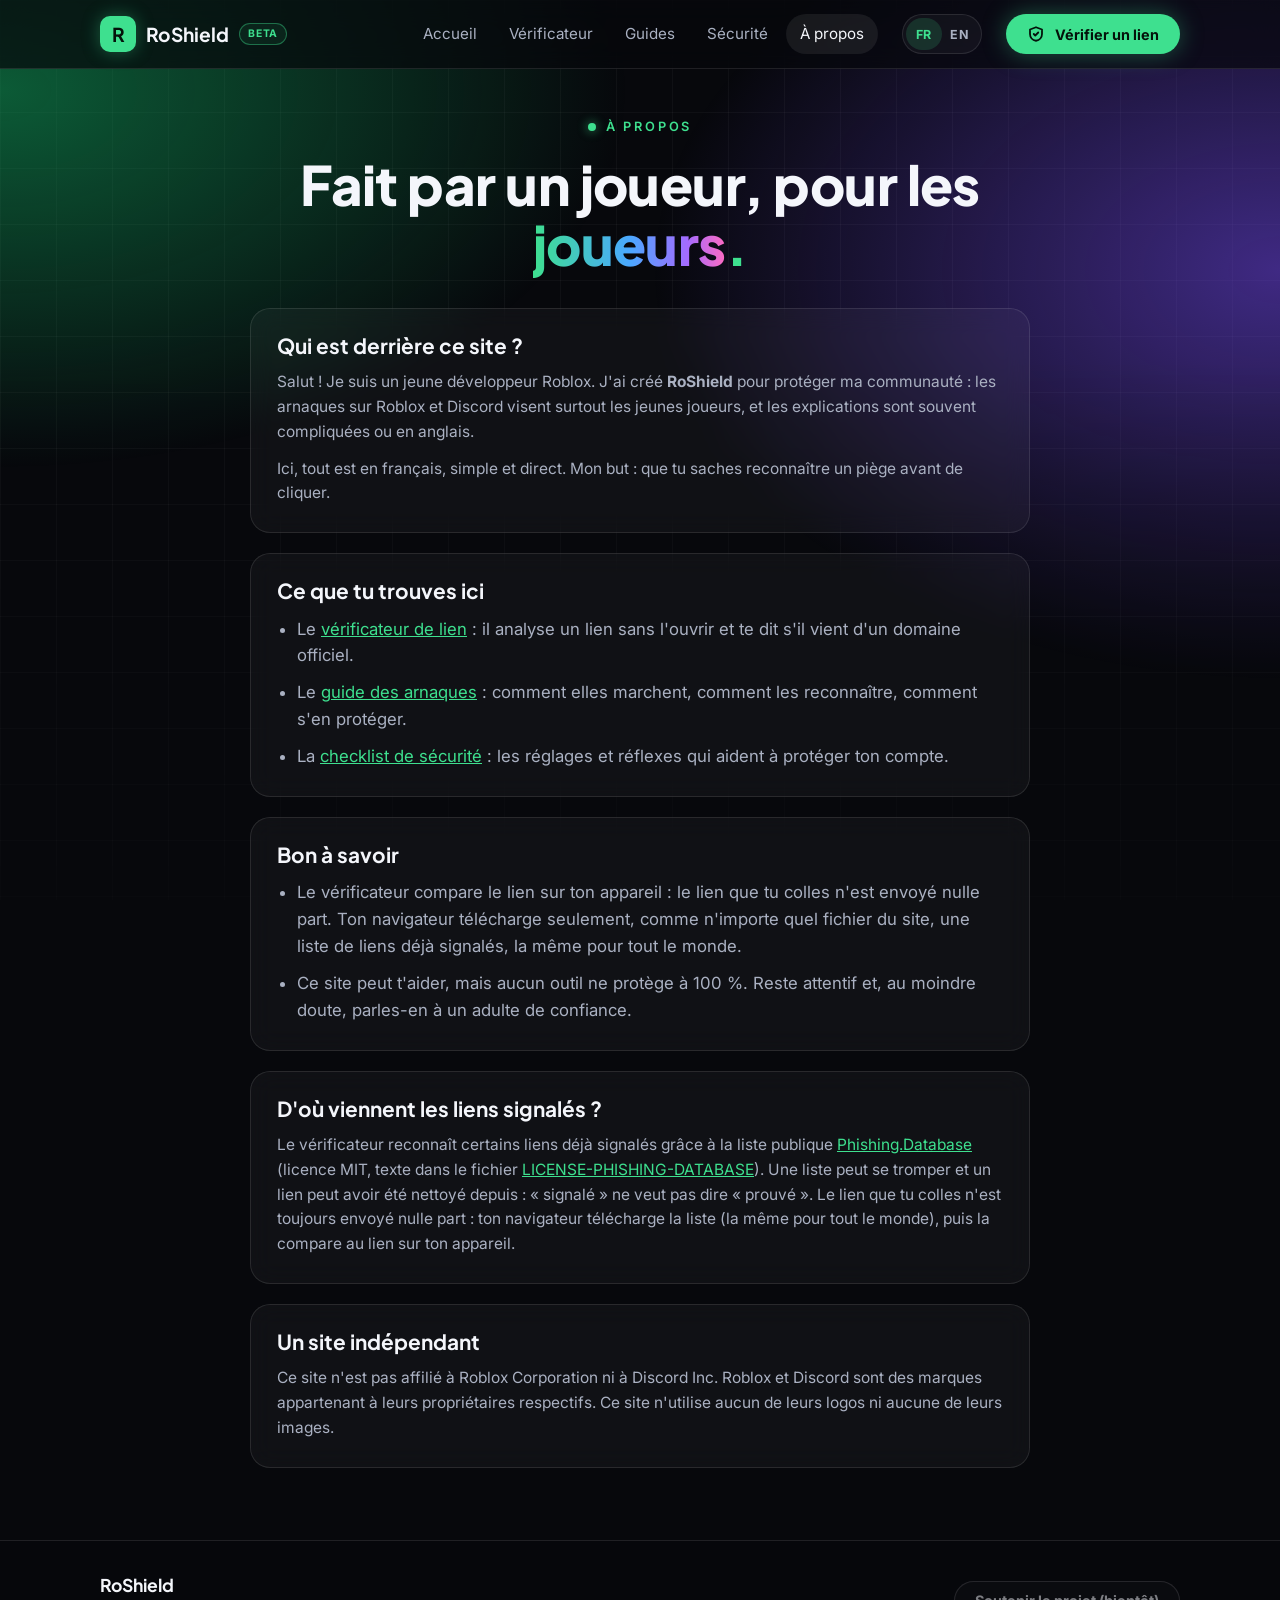
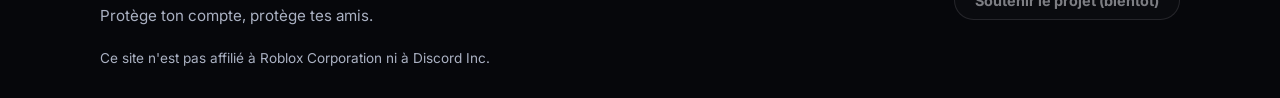
==== commit cab38f8a: "Vérificateur V2a (non publiée) : liste de liens signalés, faute de frappe dans un morceau du nom, mo" ====
--- a/a-propos.html
+++ b/a-propos.html
@@ -59,9 +59,20 @@
     <section class="carte conseil">
       <h2>Bon à savoir</h2>
       <ul>
-        <li>Le vérificateur travaille uniquement dans ton navigateur : le lien que tu colles n'est envoyé nulle part.</li>
+        <li>Le vérificateur compare le lien sur ton appareil : le lien que tu colles n'est envoyé nulle part. Ton navigateur télécharge seulement, comme n'importe quel fichier du site, une liste de liens déjà signalés, la même pour tout le monde.</li>
         <li>Ce site peut t'aider, mais aucun outil ne protège à 100 %. Reste attentif et, au moindre doute, parles-en à un adulte de confiance.</li>
       </ul>
+    </section>
+
+    <section class="carte conseil">
+      <h2>D'où viennent les liens signalés ?</h2>
+      <p>
+        Le vérificateur reconnaît certains liens déjà signalés grâce à la liste publique
+        <a href="https://github.com/Phishing-Database/Phishing.Database" target="_blank" rel="noopener noreferrer">Phishing.Database</a>
+        (licence MIT, texte dans le fichier <a href="LICENSE-PHISHING-DATABASE">LICENSE-PHISHING-DATABASE</a>).
+        Une liste peut se tromper et un lien peut avoir été nettoyé depuis : « signalé » ne veut pas dire « prouvé ».
+        Le lien que tu colles n'est toujours envoyé nulle part : ton navigateur télécharge la liste (la même pour tout le monde), puis la compare au lien sur ton appareil.
+      </p>
     </section>
 
     <!-- Mention d'indépendance (aussi rappelée dans le pied de page) -->
--- a/css/style.css
+++ b/css/style.css
@@ -518,6 +518,9 @@
 .apres-clic li { margin-bottom: 8px; }
 .apres-clic strong { color: var(--texte); }
 .conseil p { margin: 0; color: var(--texte-doux); }
+/* Petite mention de la source de la liste de liens signalés (bas du vérificateur) */
+.note-source { margin: 20px 0 0; font-size: 0.85rem; color: var(--texte-doux); }
+.note-source a { text-decoration: underline; }
 .conseil p + p { margin-top: 12px; }
 .conseil ul { margin: 0; padding-left: 20px; color: var(--texte-doux); }
 .conseil li { margin-bottom: 10px; }
@@ -860,3 +863,72 @@
 @media (max-width: 360px) {
   .sur-titre { letter-spacing: 0.1em; gap: 8px; font-size: 0.72rem; }
 }
+
+/* ---------- 13. QUESTION DU VÉRIFICATEUR ("Que disait le message qui accompagnait ce lien ?") ---------- */
+.verif__question {
+  margin: 20px 0 0;
+  padding: 0;
+  border: 0;
+  min-width: 0;   /* un fieldset ne doit pas élargir la page */
+}
+.verif__legende {
+  padding: 0;
+  margin-bottom: 10px;
+  font-weight: 600;
+}
+/* Les choix sont en liste : les libellés sont longs, ils restent lisibles à toutes les largeurs */
+.verif__choix { display: flex; flex-direction: column; gap: 10px; }
+
+/* Chaque choix est une grande zone à toucher ; le vrai bouton radio reste utilisable au clavier */
+.choix { position: relative; display: block; cursor: pointer; }
+.choix input {
+  position: absolute;
+  opacity: 0;
+  width: 1px;
+  height: 1px;
+  margin: 0;
+}
+.choix span {
+  display: flex;
+  align-items: center;
+  gap: 12px;
+  min-height: 48px;
+  padding: 10px 18px;
+  border-radius: 16px;
+  border: 1px solid rgba(255, 255, 255, 0.22);
+  background: rgba(0, 0, 0, 0.3);
+  color: var(--texte-doux);
+  font-weight: 600;
+  line-height: 1.35;
+  transition: color 0.2s, background 0.2s, border-color 0.2s;
+}
+/* Le rond du bouton radio, dessiné en CSS */
+.choix span::before {
+  content: "";
+  flex: none;
+  width: 18px;
+  height: 18px;
+  border-radius: 50%;
+  border: 2px solid rgba(255, 255, 255, 0.45);
+  transition: border-color 0.2s, background 0.2s, box-shadow 0.2s;
+}
+.choix:hover span { color: var(--texte); border-color: rgba(255, 255, 255, 0.4); }
+.choix input:checked + span {
+  color: var(--texte);
+  background: rgba(62, 224, 143, 0.12);
+  border-color: var(--vert);
+}
+.choix input:checked + span::before {
+  border-color: var(--vert);
+  background: var(--vert);
+  box-shadow: inset 0 0 0 3px #0b0c10;
+}
+.choix input:focus-visible + span { outline: 2px solid var(--vert); outline-offset: 3px; }
+
+.verif__aide { margin: 12px 0 0; color: var(--texte-doux); font-size: 0.9rem; }
+
+/* Le bouton "Vérifier" vient APRÈS la question */
+.verif__bouton { margin-top: 20px; }
+@media (max-width: 820px) {
+  .verif__bouton { width: 100%; }
+}
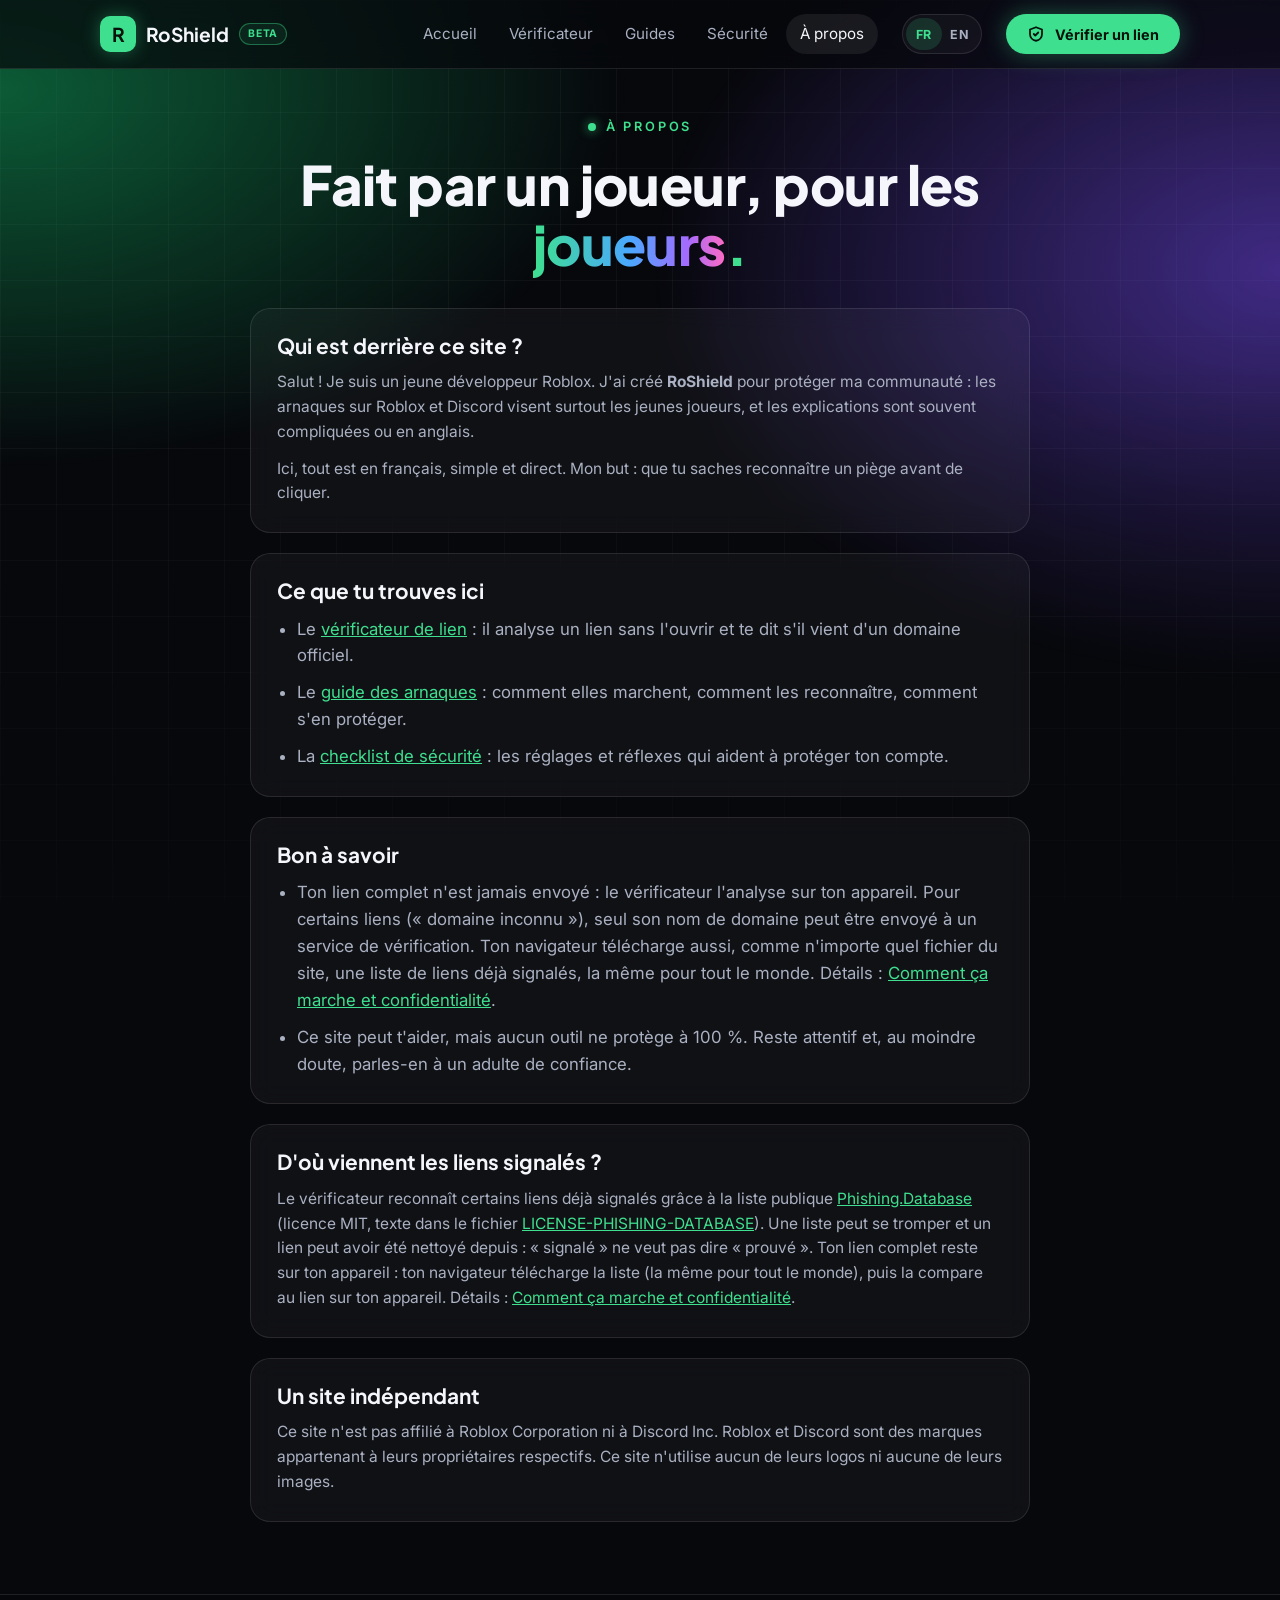
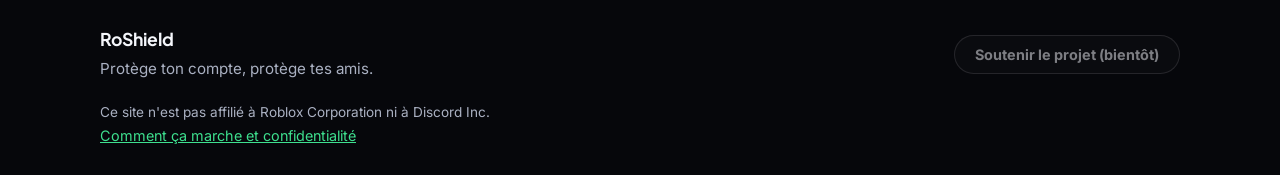
==== commit 70e4787b: "Ajouter les pages de confidentialité et corriger la phrase Co-Authored-By: Claude Sonnet 5.5 <norepl" ====
--- a/a-propos.html
+++ b/a-propos.html
@@ -59,7 +59,7 @@
     <section class="carte conseil">
       <h2>Bon à savoir</h2>
       <ul>
-        <li>Le vérificateur compare le lien sur ton appareil : le lien que tu colles n'est envoyé nulle part. Ton navigateur télécharge seulement, comme n'importe quel fichier du site, une liste de liens déjà signalés, la même pour tout le monde.</li>
+        <li>Ton lien complet n'est jamais envoyé : le vérificateur l'analyse sur ton appareil. Pour certains liens (« domaine inconnu »), seul son nom de domaine peut être envoyé à un service de vérification. Ton navigateur télécharge aussi, comme n'importe quel fichier du site, une liste de liens déjà signalés, la même pour tout le monde. Détails : <a href="confidentialite.html">Comment ça marche et confidentialité</a>.</li>
         <li>Ce site peut t'aider, mais aucun outil ne protège à 100 %. Reste attentif et, au moindre doute, parles-en à un adulte de confiance.</li>
       </ul>
     </section>
@@ -71,7 +71,7 @@
         <a href="https://github.com/Phishing-Database/Phishing.Database" target="_blank" rel="noopener noreferrer">Phishing.Database</a>
         (licence MIT, texte dans le fichier <a href="LICENSE-PHISHING-DATABASE">LICENSE-PHISHING-DATABASE</a>).
         Une liste peut se tromper et un lien peut avoir été nettoyé depuis : « signalé » ne veut pas dire « prouvé ».
-        Le lien que tu colles n'est toujours envoyé nulle part : ton navigateur télécharge la liste (la même pour tout le monde), puis la compare au lien sur ton appareil.
+        Ton lien complet reste sur ton appareil : ton navigateur télécharge la liste (la même pour tout le monde), puis la compare au lien sur ton appareil. Détails : <a href="confidentialite.html">Comment ça marche et confidentialité</a>.
       </p>
     </section>
 
--- a/css/style.css
+++ b/css/style.css
@@ -521,6 +521,17 @@
 /* Petite mention de la source de la liste de liens signalés (bas du vérificateur) */
 .note-source { margin: 20px 0 0; font-size: 0.85rem; color: var(--texte-doux); }
 .note-source a { text-decoration: underline; }
+
+/* Lien « Comment ça marche et confidentialité » (sous le formulaire du vérificateur et dans le pied de page) */
+.lien-confidentialite { margin: 10px 0 0; font-size: 0.9rem; }
+.lien-confidentialite a, .pied__confidentialite a { text-decoration: underline; }
+.pied__confidentialite { margin: 8px 0 0; font-size: 0.9rem; }
+
+/* Vérification complémentaire (VirusTotal), sous le résultat */
+.verification-externe { margin-top: 16px; padding-top: 12px; border-top: 1px solid rgba(255, 255, 255, 0.15); }
+.verification-externe__titre { margin: 0 0 6px; font-size: 1rem; }
+.verification-externe__ligne { margin: 4px 0; font-size: 0.92rem; overflow-wrap: anywhere; }
+.verification-externe__ligne--alerte { font-weight: 700; }
 .conseil p + p { margin-top: 12px; }
 .conseil ul { margin: 0; padding-left: 20px; color: var(--texte-doux); }
 .conseil li { margin-bottom: 10px; }
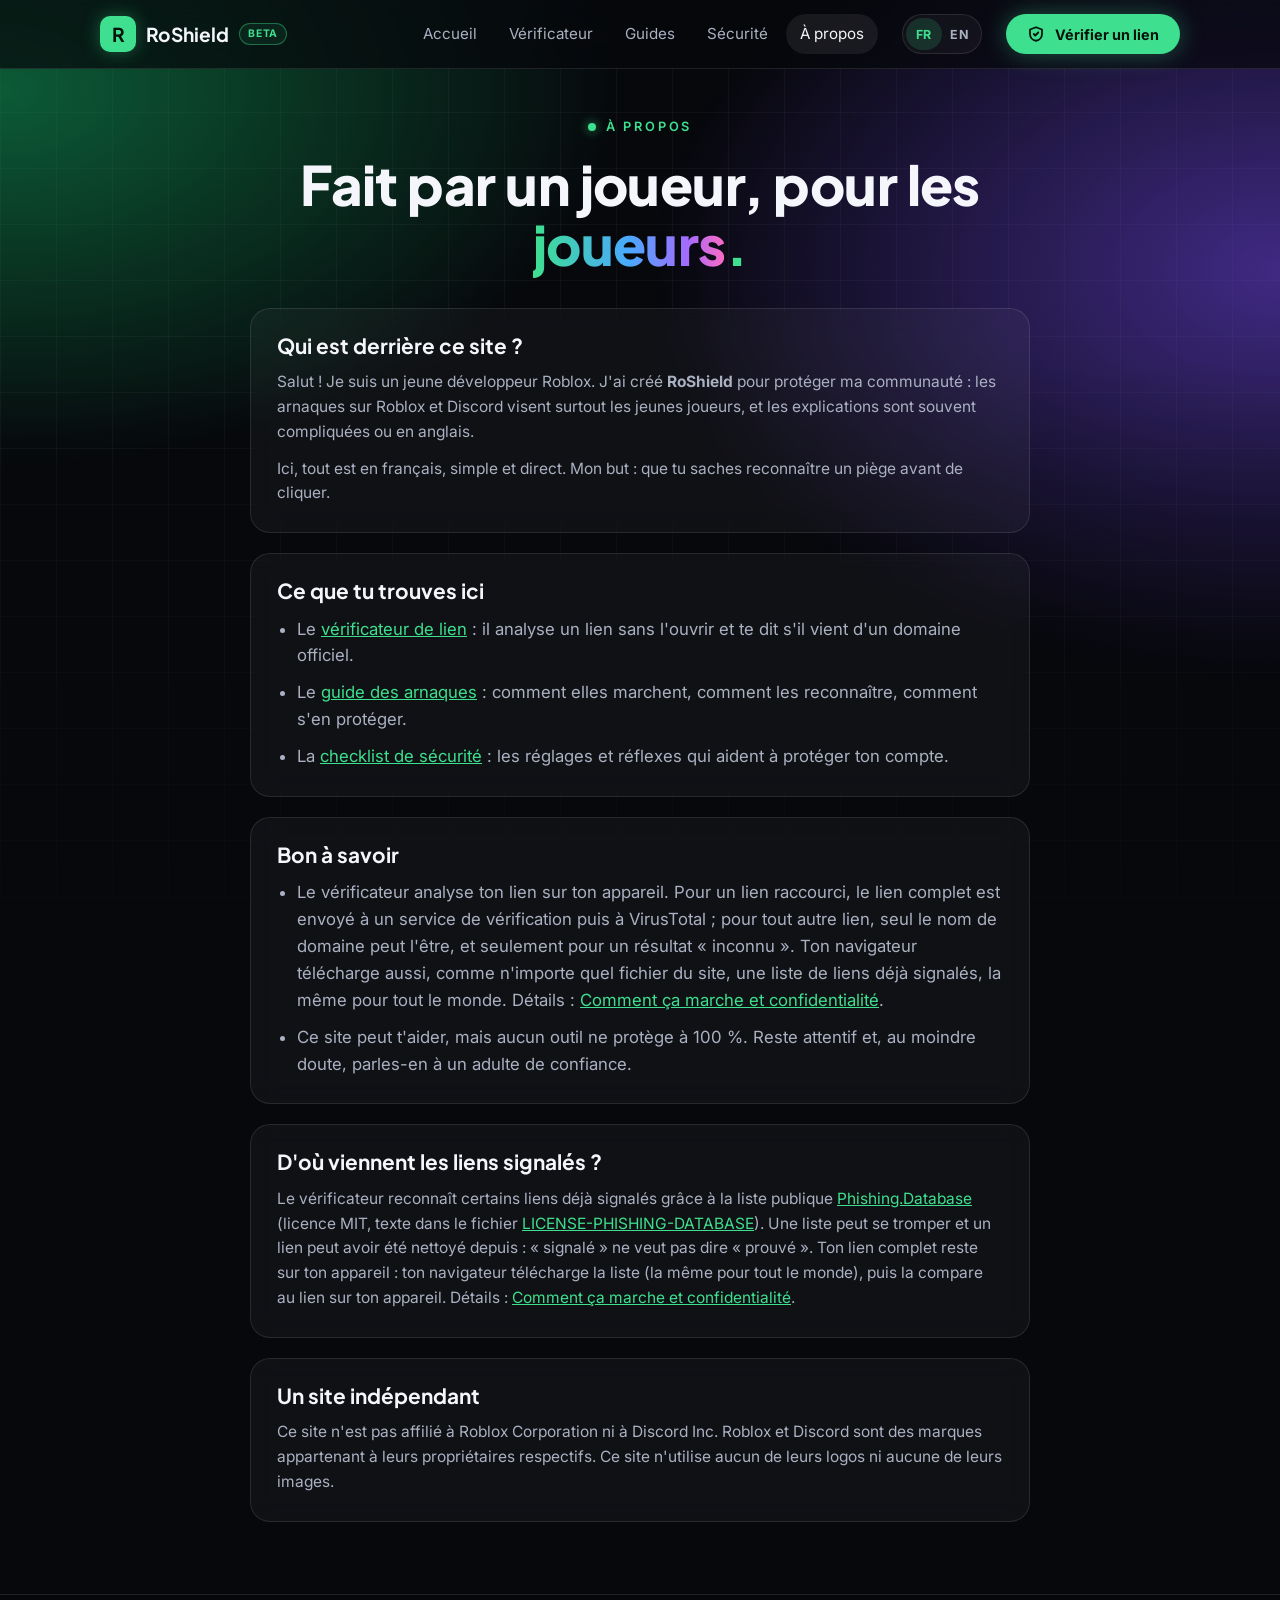
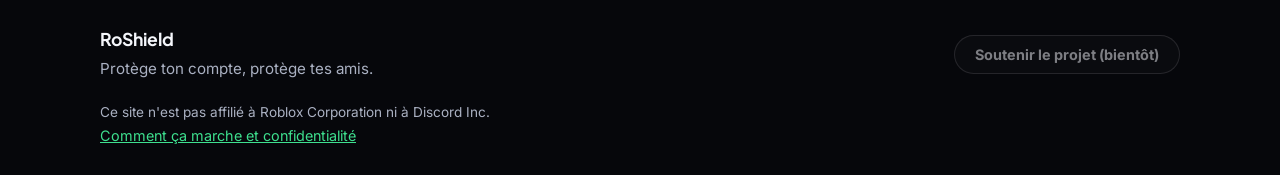
==== commit 35d4f835: "Envoyer le lien complet des liens raccourcis à /reputation-lien et mettre à jour la confidentialité " ====
--- a/a-propos.html
+++ b/a-propos.html
@@ -59,7 +59,7 @@
     <section class="carte conseil">
       <h2>Bon à savoir</h2>
       <ul>
-        <li>Ton lien complet n'est jamais envoyé : le vérificateur l'analyse sur ton appareil. Pour certains liens (« domaine inconnu »), seul son nom de domaine peut être envoyé à un service de vérification. Ton navigateur télécharge aussi, comme n'importe quel fichier du site, une liste de liens déjà signalés, la même pour tout le monde. Détails : <a href="confidentialite.html">Comment ça marche et confidentialité</a>.</li>
+        <li>Le vérificateur analyse ton lien sur ton appareil. Pour un lien raccourci, le lien complet est envoyé à un service de vérification puis à VirusTotal ; pour tout autre lien, seul le nom de domaine peut l'être, et seulement pour un résultat « inconnu ». Ton navigateur télécharge aussi, comme n'importe quel fichier du site, une liste de liens déjà signalés, la même pour tout le monde. Détails : <a href="confidentialite.html">Comment ça marche et confidentialité</a>.</li>
         <li>Ce site peut t'aider, mais aucun outil ne protège à 100 %. Reste attentif et, au moindre doute, parles-en à un adulte de confiance.</li>
       </ul>
     </section>
--- a/css/style.css
+++ b/css/style.css
@@ -875,69 +875,7 @@
   .sur-titre { letter-spacing: 0.1em; gap: 8px; font-size: 0.72rem; }
 }
 
-/* ---------- 13. QUESTION DU VÉRIFICATEUR ("Que disait le message qui accompagnait ce lien ?") ---------- */
-.verif__question {
-  margin: 20px 0 0;
-  padding: 0;
-  border: 0;
-  min-width: 0;   /* un fieldset ne doit pas élargir la page */
-}
-.verif__legende {
-  padding: 0;
-  margin-bottom: 10px;
-  font-weight: 600;
-}
-/* Les choix sont en liste : les libellés sont longs, ils restent lisibles à toutes les largeurs */
-.verif__choix { display: flex; flex-direction: column; gap: 10px; }
-
-/* Chaque choix est une grande zone à toucher ; le vrai bouton radio reste utilisable au clavier */
-.choix { position: relative; display: block; cursor: pointer; }
-.choix input {
-  position: absolute;
-  opacity: 0;
-  width: 1px;
-  height: 1px;
-  margin: 0;
-}
-.choix span {
-  display: flex;
-  align-items: center;
-  gap: 12px;
-  min-height: 48px;
-  padding: 10px 18px;
-  border-radius: 16px;
-  border: 1px solid rgba(255, 255, 255, 0.22);
-  background: rgba(0, 0, 0, 0.3);
-  color: var(--texte-doux);
-  font-weight: 600;
-  line-height: 1.35;
-  transition: color 0.2s, background 0.2s, border-color 0.2s;
-}
-/* Le rond du bouton radio, dessiné en CSS */
-.choix span::before {
-  content: "";
-  flex: none;
-  width: 18px;
-  height: 18px;
-  border-radius: 50%;
-  border: 2px solid rgba(255, 255, 255, 0.45);
-  transition: border-color 0.2s, background 0.2s, box-shadow 0.2s;
-}
-.choix:hover span { color: var(--texte); border-color: rgba(255, 255, 255, 0.4); }
-.choix input:checked + span {
-  color: var(--texte);
-  background: rgba(62, 224, 143, 0.12);
-  border-color: var(--vert);
-}
-.choix input:checked + span::before {
-  border-color: var(--vert);
-  background: var(--vert);
-  box-shadow: inset 0 0 0 3px #0b0c10;
-}
-.choix input:focus-visible + span { outline: 2px solid var(--vert); outline-offset: 3px; }
-
-.verif__aide { margin: 12px 0 0; color: var(--texte-doux); font-size: 0.9rem; }
-
+/* ---------- 13. BOUTON DU VÉRIFICATEUR ---------- */
 /* Le bouton "Vérifier" vient APRÈS la question */
 .verif__bouton { margin-top: 20px; }
 @media (max-width: 820px) {
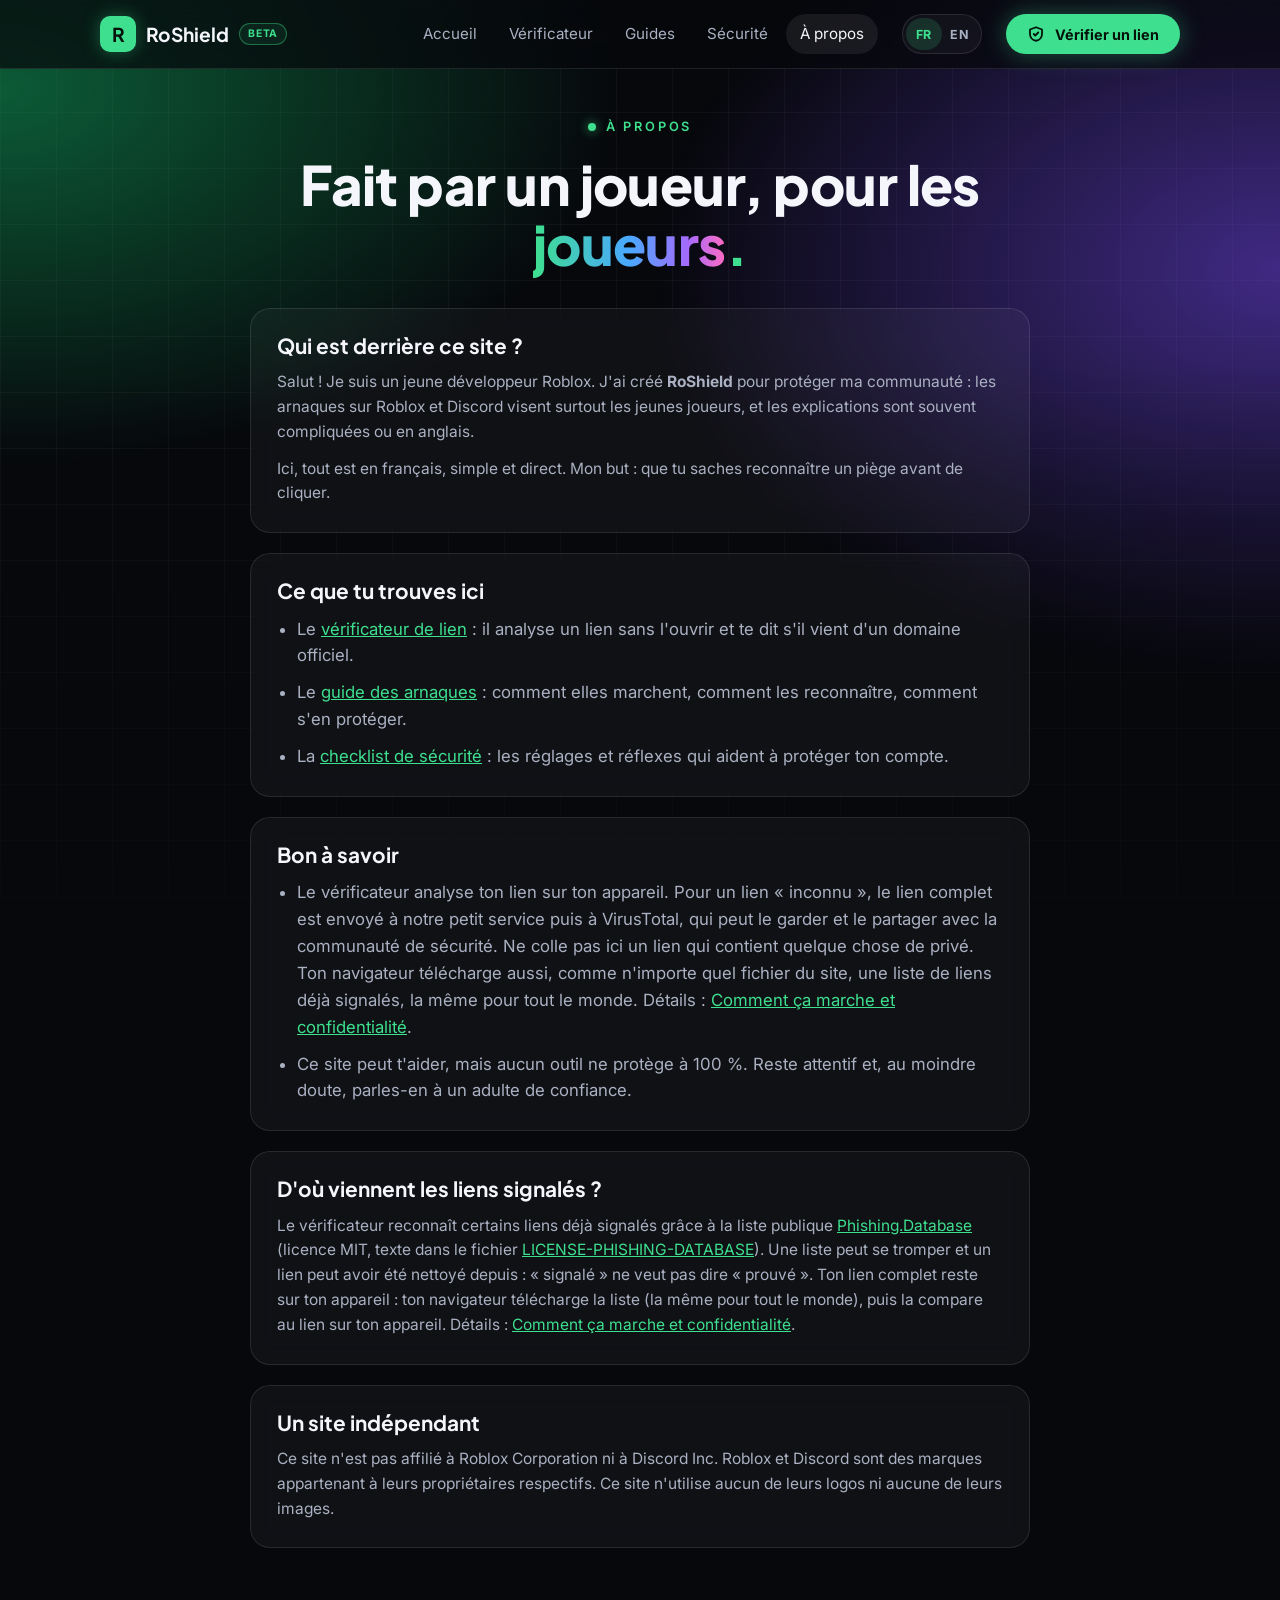
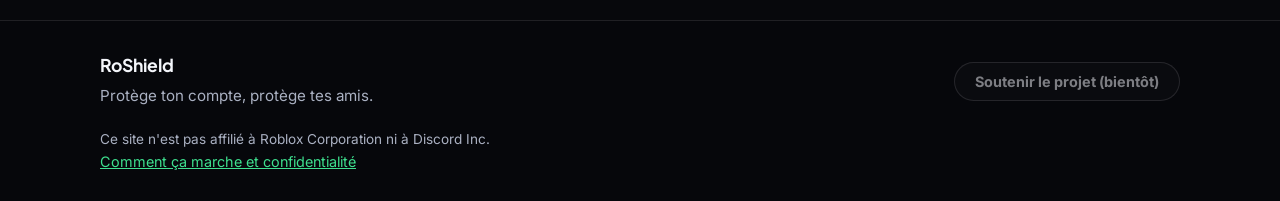
==== commit 2aa386eb: "Envoyer le lien complet de tout résultat jaune à /reputation-lien - Pour tout résultat jaune (jamais" ====
--- a/a-propos.html
+++ b/a-propos.html
@@ -59,7 +59,7 @@
     <section class="carte conseil">
       <h2>Bon à savoir</h2>
       <ul>
-        <li>Le vérificateur analyse ton lien sur ton appareil. Pour un lien raccourci, le lien complet est envoyé à un service de vérification puis à VirusTotal ; pour tout autre lien, seul le nom de domaine peut l'être, et seulement pour un résultat « inconnu ». Ton navigateur télécharge aussi, comme n'importe quel fichier du site, une liste de liens déjà signalés, la même pour tout le monde. Détails : <a href="confidentialite.html">Comment ça marche et confidentialité</a>.</li>
+        <li>Le vérificateur analyse ton lien sur ton appareil. Pour un lien « inconnu », le lien complet est envoyé à notre petit service puis à VirusTotal, qui peut le garder et le partager avec la communauté de sécurité. Ne colle pas ici un lien qui contient quelque chose de privé. Ton navigateur télécharge aussi, comme n'importe quel fichier du site, une liste de liens déjà signalés, la même pour tout le monde. Détails : <a href="confidentialite.html">Comment ça marche et confidentialité</a>.</li>
         <li>Ce site peut t'aider, mais aucun outil ne protège à 100 %. Reste attentif et, au moindre doute, parles-en à un adulte de confiance.</li>
       </ul>
     </section>
